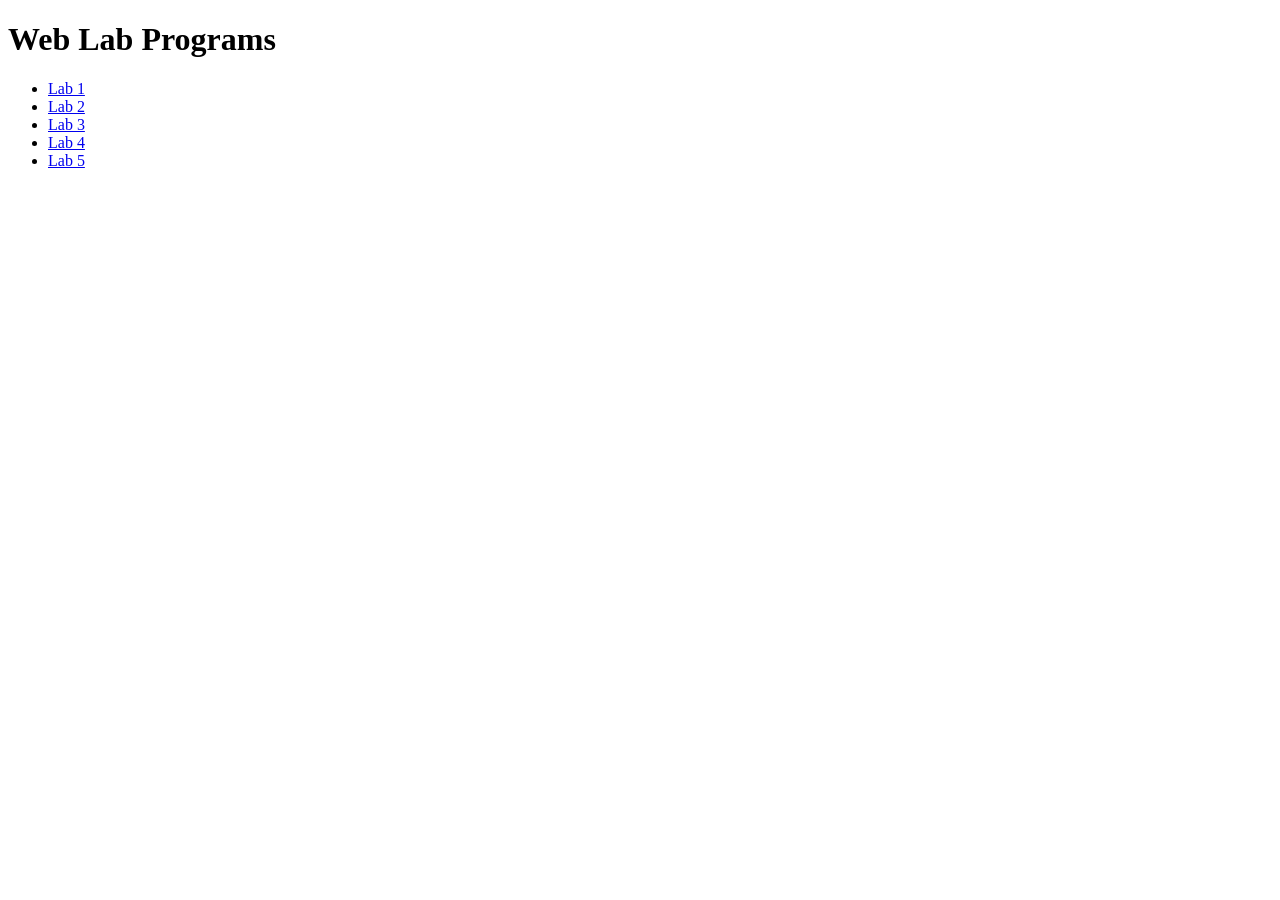
==== index.html @ b377638a "Create index.html" ====
<!DOCTYPE html>
<html>
<head>
    <title>Web Lab</title>
</head>
<body>
    <h1>Web Lab Programs</h1>

    <ul>
        <li><a href="Lab1.html">Lab 1</a></li>
        <li><a href="Lab2.html">Lab 2</a></li>
        <li><a href="Lab3.html">Lab 3</a></li>
        <li><a href="Lab4.xml">Lab 4</a></li>
        <li><a href="Lab5.php">Lab 5</a></li>
    </ul>
</body>
</html>
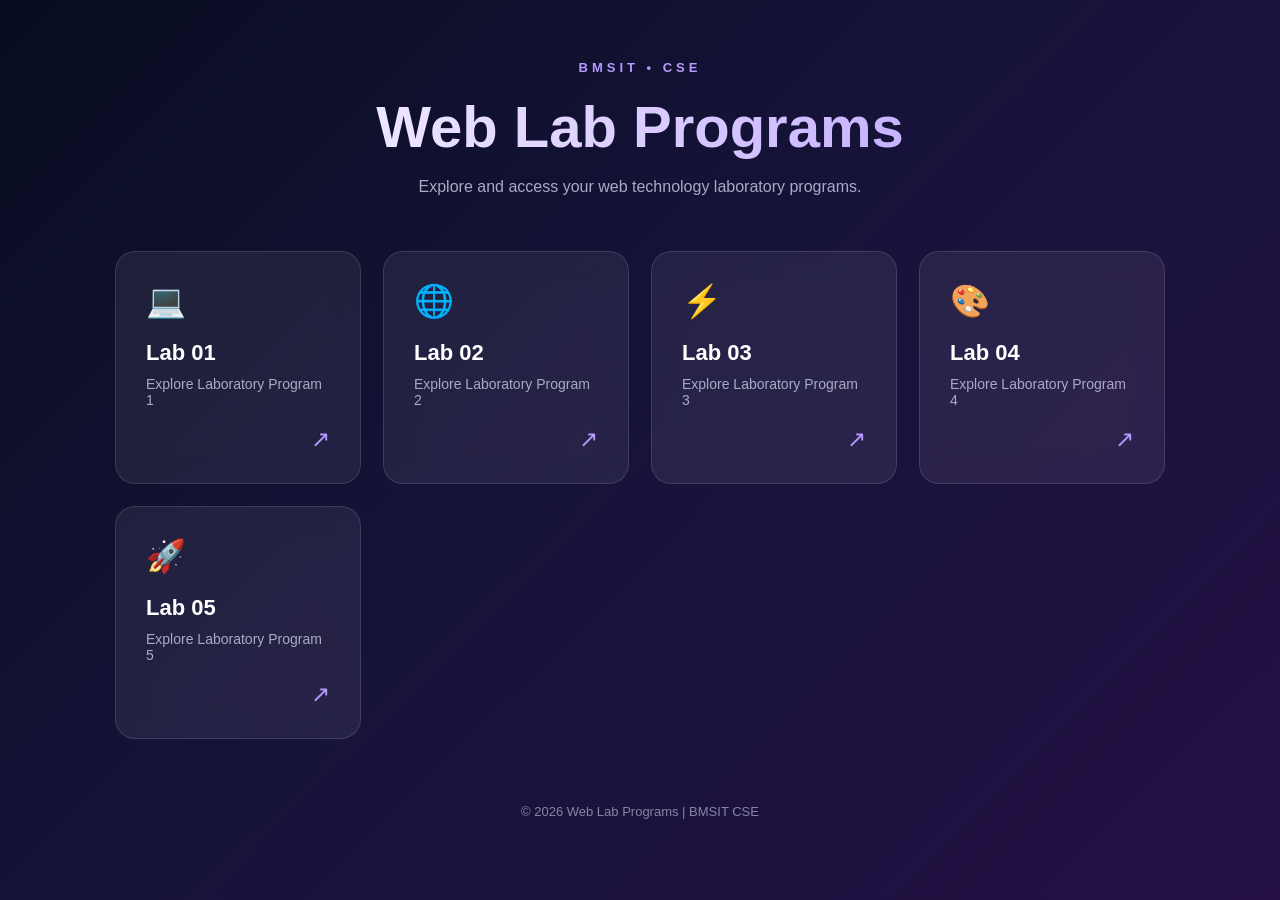
==== commit d20de954: "Update index.html" ====
--- a/index.html
+++ b/index.html
@@ -1,18 +1,167 @@
 
 <!DOCTYPE html>
-<html>
+<html lang="en">
 <head>
-    <title>Web Lab</title>
+<meta charset="UTF-8">
+<meta name="viewport" content="width=device-width, initial-scale=1.0">
+<title>Web Lab Programs</title>
+
+<style>
+* {
+    margin: 0;
+    padding: 0;
+    box-sizing: border-box;
+}
+
+body {
+    font-family: 'Segoe UI', sans-serif;
+    min-height: 100vh;
+    background: linear-gradient(135deg, #080d20, #17133b, #241044);
+    color: white;
+    padding: 60px 20px;
+}
+
+.container {
+    max-width: 1050px;
+    margin: auto;
+}
+
+.header {
+    text-align: center;
+    margin-bottom: 55px;
+}
+
+.header .tag {
+    color: #b69aff;
+    letter-spacing: 4px;
+    font-size: 13px;
+    font-weight: bold;
+}
+
+h1 {
+    font-size: clamp(36px, 6vw, 58px);
+    margin: 18px 0;
+    background: linear-gradient(90deg, #fff, #b69aff);
+    -webkit-background-clip: text;
+    color: transparent;
+}
+
+.header p {
+    color: #aaaac5;
+    font-size: 16px;
+}
+
+.lab-grid {
+    display: grid;
+    grid-template-columns: repeat(auto-fit, minmax(220px, 1fr));
+    gap: 22px;
+}
+
+.lab-card {
+    text-decoration: none;
+    color: white;
+    padding: 30px;
+    border: 1px solid rgba(255,255,255,0.12);
+    background: rgba(255,255,255,0.07);
+    backdrop-filter: blur(15px);
+    border-radius: 20px;
+    transition: 0.3s ease;
+}
+
+.lab-card:hover {
+    transform: translateY(-9px);
+    border-color: #a78bfa;
+    background: rgba(167,139,250,0.14);
+    box-shadow: 0 12px 35px rgba(124,58,237,0.2);
+}
+
+.icon {
+    font-size: 32px;
+    margin-bottom: 20px;
+}
+
+.lab-card h2 {
+    font-size: 22px;
+    margin-bottom: 10px;
+}
+
+.lab-card p {
+    color: #aaaac5;
+    font-size: 14px;
+}
+
+.arrow {
+    display: block;
+    text-align: right;
+    color: #b69aff;
+    font-size: 23px;
+    margin-top: 18px;
+}
+
+footer {
+    text-align: center;
+    margin-top: 65px;
+    color: #8585a5;
+    font-size: 13px;
+}
+
+</style>
 </head>
+
 <body>
-    <h1>Web Lab Programs</h1>
 
-    <ul>
-        <li><a href="Lab1.html">Lab 1</a></li>
-        <li><a href="Lab2.html">Lab 2</a></li>
-        <li><a href="Lab3.html">Lab 3</a></li>
-        <li><a href="Lab4.xml">Lab 4</a></li>
-        <li><a href="Lab5.php">Lab 5</a></li>
-    </ul>
+<div class="container">
+
+    <header class="header">
+        <div class="tag">BMSIT • CSE</div>
+        <h1>Web Lab Programs</h1>
+        <p>Explore and access your web technology laboratory programs.</p>
+    </header>
+
+    <main class="lab-grid">
+
+        <a href="lab1.html" class="lab-card">
+            <div class="icon">💻</div>
+            <h2>Lab 01</h2>
+            <p>Explore Laboratory Program 1</p>
+            <span class="arrow">↗</span>
+        </a>
+
+        <a href="lab2.html" class="lab-card">
+            <div class="icon">🌐</div>
+            <h2>Lab 02</h2>
+            <p>Explore Laboratory Program 2</p>
+            <span class="arrow">↗</span>
+        </a>
+
+        <a href="lab3.html" class="lab-card">
+            <div class="icon">⚡</div>
+            <h2>Lab 03</h2>
+            <p>Explore Laboratory Program 3</p>
+            <span class="arrow">↗</span>
+        </a>
+
+        <a href="lab4.html" class="lab-card">
+            <div class="icon">🎨</div>
+            <h2>Lab 04</h2>
+            <p>Explore Laboratory Program 4</p>
+            <span class="arrow">↗</span>
+        </a>
+
+        <a href="lab5.html" class="lab-card">
+            <div class="icon">🚀</div>
+            <h2>Lab 05</h2>
+            <p>Explore Laboratory Program 5</p>
+            <span class="arrow">↗</span>
+        </a>
+
+    </main>
+
+    <footer>
+        © 2026 Web Lab Programs | BMSIT CSE
+    </footer>
+
+</div>
+
 </body>
 </html>
